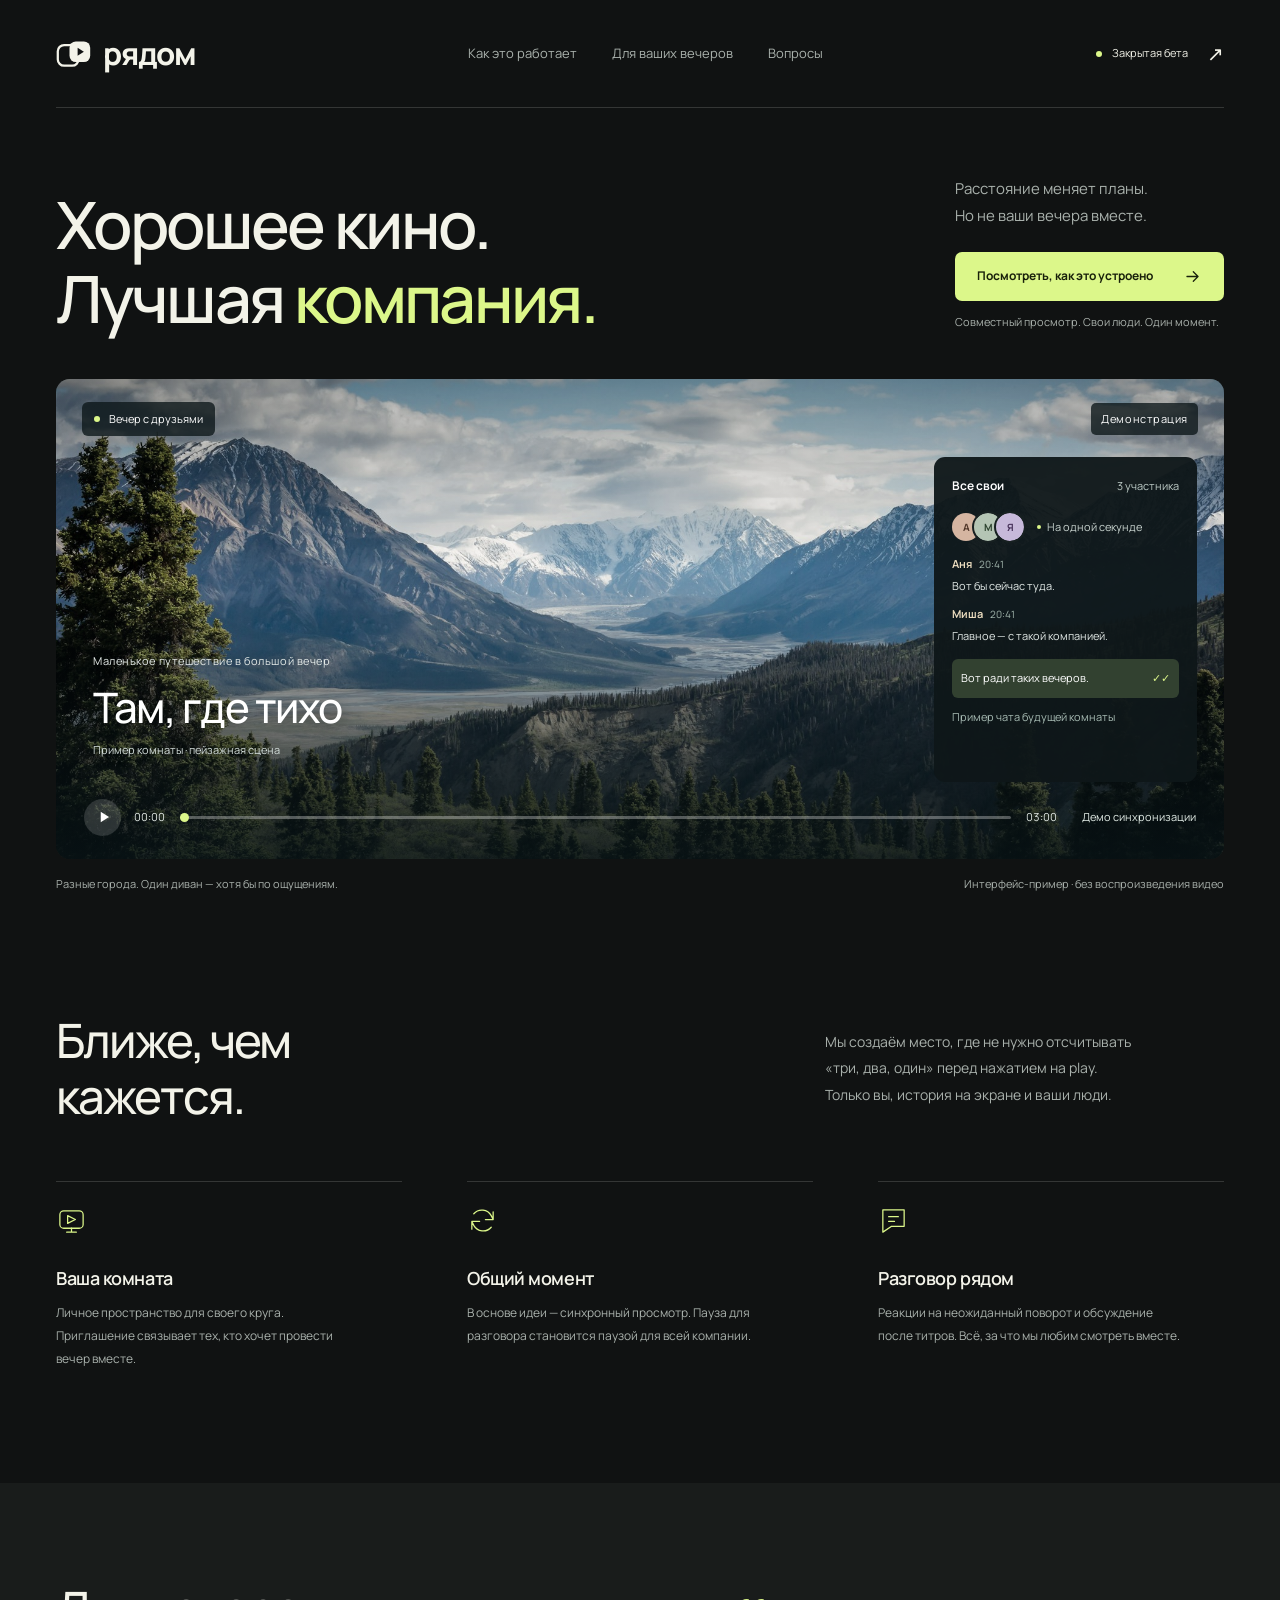
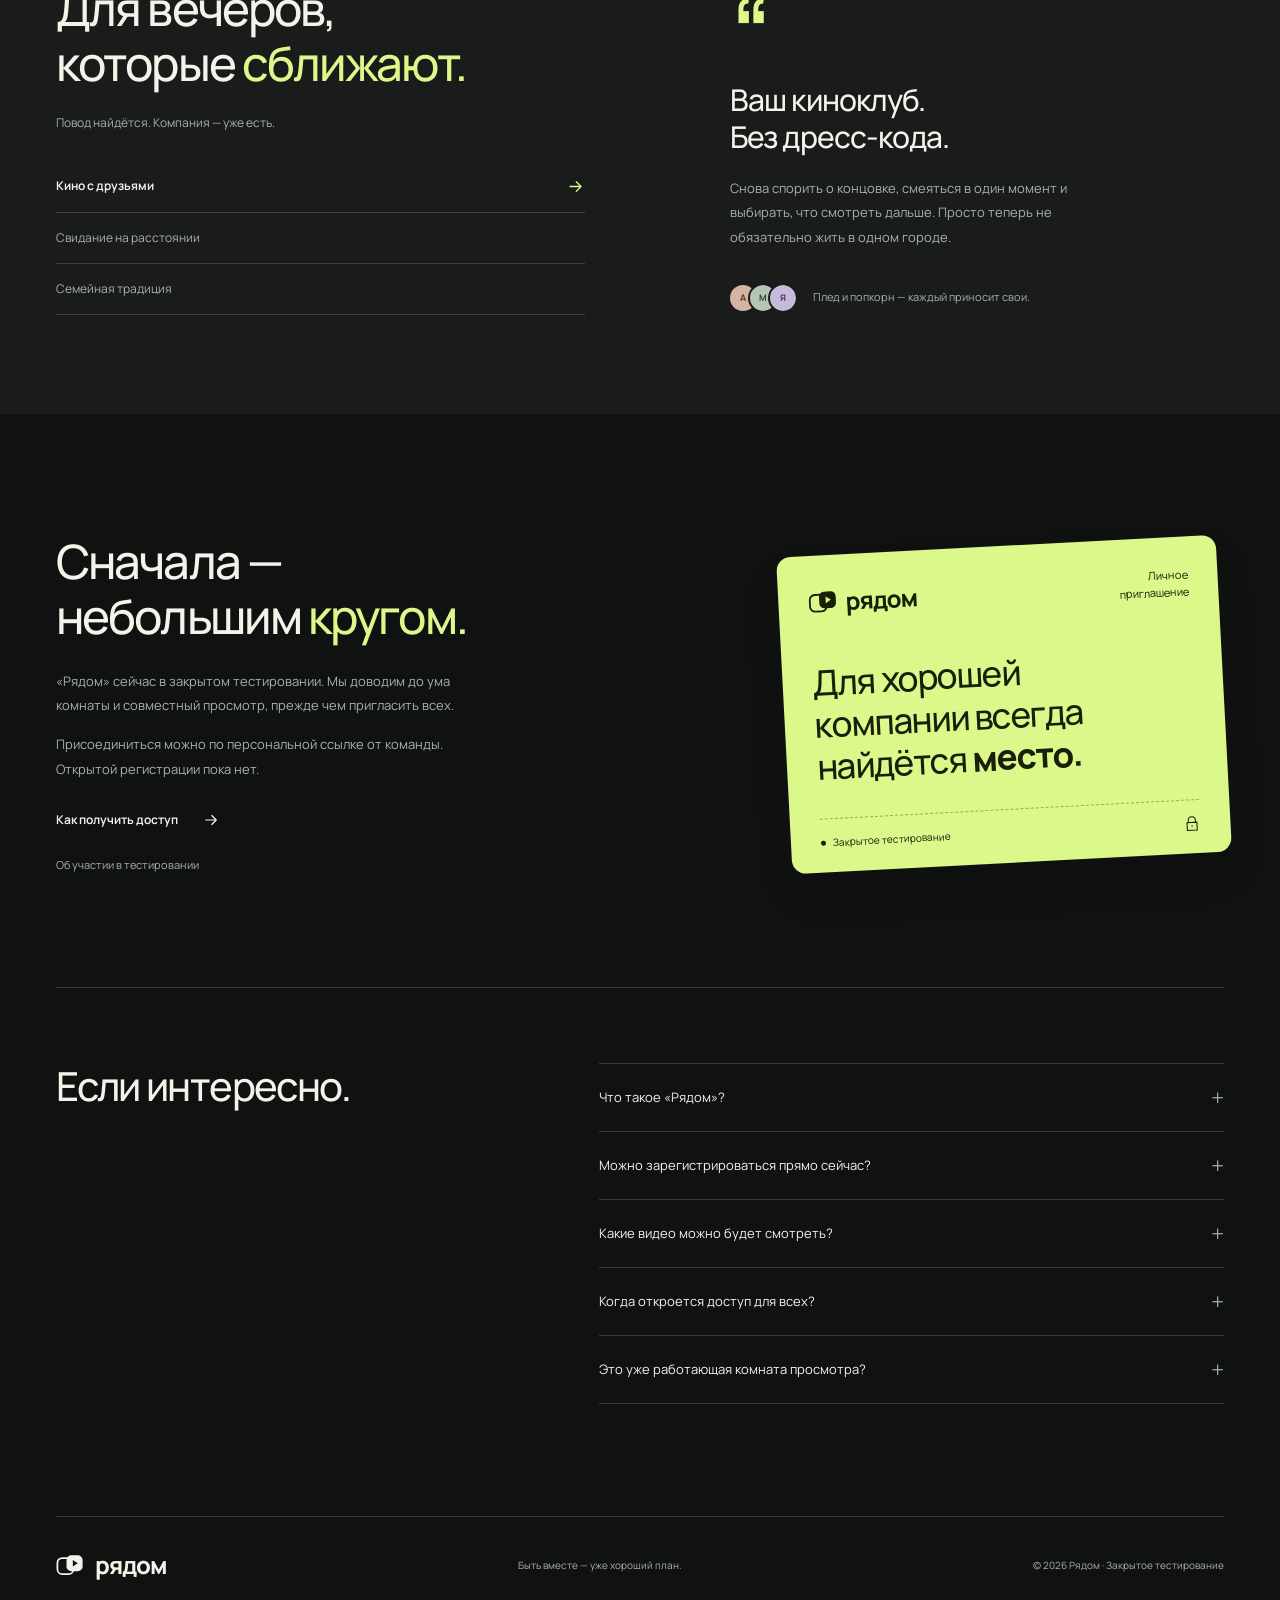
==== site/variants/1/index.html @ b0fd859f "Add 11 co-watching landings with interactive installation and template replacement" ====
<!doctype html>
<html lang="ru" data-layout="cinema" style="--bg:#101212;--surface:#191c1b;--fg:#f3f3e9;--muted:#a9b1ac;--accent:#dcf78a;--accent-ink:#18200a">
<head>
<meta charset="utf-8"><meta name="viewport" content="width=device-width, initial-scale=1">
<meta name="description" content="Рядом — пространство для совместного просмотра на расстоянии. Закрытое тестирование, участие по персональному приглашению.">
<meta name="theme-color" content="#101212"><meta name="color-scheme" content="dark">
<title>Рядом — смотрим вместе, где бы вы ни были</title>
<link rel="icon" href="../../assets/favicon.svg" type="image/svg+xml">
<link rel="preload" href="../../assets/manrope.ttf" as="font" type="font/ttf" crossorigin>
<link rel="stylesheet" href="../../assets/style.css"><script defer src="../../assets/app.js"></script>
</head>
<body>
<a class="skip" href="#main">Перейти к содержимому</a>
<header class="header shell">
  <a class="brand" href="#" aria-label="Рядом — на главную"><svg viewBox="0 0 40 32" fill="none" aria-hidden="true"><rect x="2" y="6" width="23" height="23" rx="7" stroke="currentColor" stroke-width="2.5"/><rect x="15" y="2" width="23" height="23" rx="7" fill="currentColor"/><path d="m24 9 7 4.5-7 4.5V9Z" fill="var(--bg)"/></svg><span>рядом</span></a>
  <nav aria-label="Главная навигация"><a href="#how">Как это работает</a><a href="#moments">Для ваших вечеров</a><a href="#questions">Вопросы</a></nav>
  <a class="header-access" href="#access"><span class="status-dot"></span>Закрытая бета<span class="tiny-arrow">↗</span></a>
</header>
<main id="main">
  <section class="hero shell" aria-labelledby="hero-title">
    <div class="hero-intro">
      <h1 id="hero-title">Хорошее кино.<br>Лучшая <em>компания.</em></h1>
      <div class="hero-copy"><p>Расстояние меняет планы.<br>Но не ваши вечера вместе.</p><a class="button primary" href="#demo">Посмотреть, как это устроено <svg viewBox="0 0 24 24" fill="none" aria-hidden="true"><path d="M5 12h14m-6-6 6 6-6 6" stroke="currentColor" stroke-width="1.6" stroke-linecap="round" stroke-linejoin="round"/></svg></a><span class="hero-note">Совместный просмотр. Свои люди. Один момент.</span></div>
    </div>
    <div class="room" id="demo" aria-label="Демонстрация комнаты совместного просмотра">
      <div class="room-scene"><img src="../../assets/mountains.jpg" alt="Горная долина и снежные вершины" width="1920" height="1280" fetchpriority="high"><div class="scene-shade"></div></div>
      <div class="room-top"><span class="room-name"><span class="status-dot"></span><span id="room-name">Вечер с друзьями</span></span><span class="demo-tag">Демонстрация</span></div>
      <div class="film-title"><span>Маленькое путешествие в большой вечер</span><h2>Там, где тихо</h2><p>Пример комнаты · пейзажная сцена</p></div>
      <div class="watch-party" aria-label="Пример переписки">
        <div class="party-heading"><span>Все свои</span><span class="party-count">3 участника</span></div>
        <div class="party-people"><span class="avatar avatar-a">А</span><span class="avatar avatar-m">М</span><span class="avatar avatar-y">Я</span><span class="sync-label"><span class="status-dot"></span>На одной секунде</span></div>
        <div class="chat-line"><span class="chat-name">Аня <time>20:41</time></span><p id="chat-one">Вот бы сейчас туда.</p></div>
        <div class="chat-line"><span class="chat-name">Миша <time>20:41</time></span><p id="chat-two">Главное — с такой компанией.</p></div>
        <div class="chat-reply"><span>Вот ради таких вечеров.</span><span class="chat-check">✓✓</span></div>
        <span class="chat-caption">Пример чата будущей комнаты</span>
      </div>
      <div class="demo-controls"><button type="button" class="demo-toggle" aria-label="Запустить демонстрацию синхронизации" aria-pressed="false"><svg viewBox="0 0 24 24" aria-hidden="true"><path class="play-shape" d="m9 5 11 7-11 7Z" fill="currentColor"/><path class="pause-shape" d="M8 5h3v14H8zm6 0h3v14h-3z" fill="currentColor"/></svg></button><span class="demo-time" id="demo-time">00:00</span><input aria-label="Позиция в демонстрации" id="timeline" type="range" min="0" max="180" value="0"><span class="demo-duration">03:00</span><span class="control-caption" id="control-caption">Демо синхронизации</span></div>
    </div>
    <div class="room-caption"><span>Разные города. Один диван — хотя бы по ощущениям.</span><span>Интерфейс-пример · без воспроизведения видео</span></div>
  </section>
  <section class="how shell section" id="how" aria-labelledby="how-title">
    <div class="section-intro"><h2 id="how-title">Ближе, чем<br>кажется.</h2><p>Мы создаём место, где не нужно отсчитывать<br class="desktop-br"> «три, два, один» перед нажатием на play.<br class="desktop-br"> Только вы, история на экране и ваши люди.</p></div>
    <div class="steps">
      <article><span class="step-symbol"><svg viewBox="0 0 32 32" fill="none" aria-hidden="true"><rect x="4" y="6" width="24" height="18" rx="4"/><path d="M11 28h10M16 24v4m-4-17 8 4-8 4v-8Z"/></svg></span><h3>Ваша комната</h3><p>Личное пространство для своего круга. Приглашение связывает тех, кто хочет провести вечер вместе.</p></article>
      <article><span class="step-symbol"><svg viewBox="0 0 32 32" fill="none" aria-hidden="true"><path d="M7 9a11 11 0 0 1 18 2l2 4m0-8v8h-8M25 23A11 11 0 0 1 7 21l-2-4m0 8v-8h8"/></svg></span><h3>Общий момент</h3><p>В основе идеи — синхронный просмотр. Пауза для разговора становится паузой для всей компании.</p></article>
      <article><span class="step-symbol"><svg viewBox="0 0 32 32" fill="none" aria-hidden="true"><path d="M5 5h22v17H14l-9 6V5Z"/><path d="M11 12h10m-10 5h6"/></svg></span><h3>Разговор рядом</h3><p>Реакции на неожиданный поворот и обсуждение после титров. Всё, за что мы любим смотреть вместе.</p></article>
    </div>
  </section>
  <section class="moments section" id="moments" aria-labelledby="moments-title"><div class="shell moments-inner">
    <div class="moments-copy"><h2 id="moments-title">Для вечеров,<br>которые <em>сближают.</em></h2><p>Повод найдётся. Компания — уже есть.</p>
    <div class="scenario-tabs" role="tablist" aria-label="Сценарии совместного просмотра">
      <button type="button" role="tab" id="tab-friends" aria-controls="scenario-panel" aria-selected="true" data-scenario="friends">Кино с друзьями <svg viewBox="0 0 24 24" fill="none" aria-hidden="true"><path d="M5 12h14m-6-6 6 6-6 6" stroke="currentColor" stroke-width="1.6" stroke-linecap="round" stroke-linejoin="round"/></svg></button>
      <button type="button" role="tab" id="tab-date" aria-controls="scenario-panel" aria-selected="false" tabindex="-1" data-scenario="date">Свидание на расстоянии <svg viewBox="0 0 24 24" fill="none" aria-hidden="true"><path d="M5 12h14m-6-6 6 6-6 6" stroke="currentColor" stroke-width="1.6" stroke-linecap="round" stroke-linejoin="round"/></svg></button>
      <button type="button" role="tab" id="tab-family" aria-controls="scenario-panel" aria-selected="false" tabindex="-1" data-scenario="family">Семейная традиция <svg viewBox="0 0 24 24" fill="none" aria-hidden="true"><path d="M5 12h14m-6-6 6 6-6 6" stroke="currentColor" stroke-width="1.6" stroke-linecap="round" stroke-linejoin="round"/></svg></button>
    </div></div>
    <div class="scenario-panel" role="tabpanel" id="scenario-panel" aria-labelledby="tab-friends" tabindex="0"><span class="scenario-quote" aria-hidden="true">“</span><h3 id="scenario-title">Ваш киноклуб.<br>Без дресс-кода.</h3><p id="scenario-description">Снова спорить о концовке, смеяться в один момент и выбирать, что смотреть дальше. Просто теперь не обязательно жить в одном городе.</p><div class="scenario-bottom"><span class="small-avatars"><span class="avatar avatar-a">А</span><span class="avatar avatar-m">М</span><span class="avatar avatar-y">Я</span></span><span id="scenario-note">Плед и попкорн — каждый приносит свои.</span></div></div>
  </div></section>
  <section class="access shell section" id="access" aria-labelledby="access-title">
    <div class="access-copy"><h2 id="access-title">Сначала —<br>небольшим <em>кругом.</em></h2><p>«Рядом» сейчас в закрытом тестировании. Мы доводим до ума комнаты и совместный просмотр, прежде чем пригласить всех.</p><p>Присоединиться можно по персональной ссылке от команды. Открытой регистрации пока нет.</p><a class="text-link" href="#access-details">Как получить доступ <svg viewBox="0 0 24 24" fill="none" aria-hidden="true"><path d="M5 12h14m-6-6 6 6-6 6" stroke="currentColor" stroke-width="1.6" stroke-linecap="round" stroke-linejoin="round"/></svg></a>
    <details id="access-details" class="access-details"><summary>Об участии в тестировании</summary><p>Новых участников приглашает команда проекта. Если вам уже прислали приглашение, воспользуйтесь ссылкой из сообщения. На этой странице нельзя создать аккаунт или активировать код.</p></details></div>
    <div class="invite" aria-label="Участие только по приглашению"><div class="invite-top"><span class="brand"><svg viewBox="0 0 40 32" fill="none" aria-hidden="true"><rect x="2" y="6" width="23" height="23" rx="7" stroke="currentColor" stroke-width="2.5"/><rect x="15" y="2" width="23" height="23" rx="7" fill="currentColor"/><path d="m24 9 7 4.5-7 4.5V9Z" fill="var(--bg)"/></svg><span>рядом</span></span><span class="invite-label">Личное приглашение</span></div><div class="invite-body"><span>Для хорошей<br>компании всегда<br>найдётся <em>место.</em></span></div><div class="invite-bottom"><span class="status-dot"></span><span>Закрытое тестирование</span><svg viewBox="0 0 24 24" fill="none" aria-hidden="true"><path d="M7 10V7a5 5 0 0 1 10 0v3M5 10h14v11H5z" stroke="currentColor" stroke-width="1.5"/><circle cx="12" cy="15" r="1" fill="currentColor"/></svg></div></div>
  </section>
  <section class="faq shell section" id="questions" aria-labelledby="faq-title"><h2 id="faq-title">Если интересно.</h2><div class="faq-list">
    <details><summary>Что такое «Рядом»?</summary><p>Проект сервиса для совместного просмотра видео на расстоянии. Мы работаем над приватными комнатами, синхронизацией и общением во время просмотра.</p></details>
    <details><summary>Можно зарегистрироваться прямо сейчас?</summary><p>Открытая регистрация пока недоступна. Во время закрытого тестирования подключение проходит по персональным приглашениям от команды.</p></details>
    <details><summary>Какие видео можно будет смотреть?</summary><p>Поддерживаемые источники и форматы уточняются в ходе тестирования. «Рядом» не предоставляет собственный каталог фильмов и не заменяет подписки на видеосервисы.</p></details>
    <details><summary>Когда откроется доступ для всех?</summary><p>Точная дата пока не объявлена. Сначала мы хотим проверить основной сценарий с небольшой группой участников и учесть их обратную связь.</p></details>
    <details><summary>Это уже работающая комната просмотра?</summary><p>На этой странице показан интерактивный пример интерфейса. Он не воспроизводит видео и не соединяет участников. Доступ к тестовой версии предоставляется отдельно.</p></details>
  </div></section>
</main>
<footer class="footer shell"><a class="brand" href="#" aria-label="Рядом — наверх"><svg viewBox="0 0 40 32" fill="none" aria-hidden="true"><rect x="2" y="6" width="23" height="23" rx="7" stroke="currentColor" stroke-width="2.5"/><rect x="15" y="2" width="23" height="23" rx="7" fill="currentColor"/><path d="m24 9 7 4.5-7 4.5V9Z" fill="var(--bg)"/></svg><span>рядом</span></a><span>Быть вместе — уже хороший план.</span><span>© 2026 Рядом · Закрытое тестирование</span></footer>
</body></html>
---- site/assets/style.css ----
@font-face{font-family:Manrope;src:url('./manrope.ttf') format('truetype');font-weight:200 800;font-display:swap}
:root{--bg:#101212;--surface:#191c1b;--fg:#f3f3e9;--muted:#a9b1ac;--accent:#dcf78a;--accent-ink:#18200a;--line:color-mix(in srgb,var(--fg) 16%,transparent);--radius:14px;--ease:cubic-bezier(.16,1,.3,1)}
*{box-sizing:border-box}html{scroll-behavior:smooth;scroll-padding-top:35px;scrollbar-color:var(--muted) var(--bg)}body{margin:0;background:var(--bg);color:var(--fg);font:400 15px/1.7 Manrope,sans-serif;-webkit-font-smoothing:antialiased}::selection{background:var(--accent);color:var(--accent-ink)}a{color:inherit;text-decoration:none;text-underline-offset:5px}button,input{font:inherit}button,a,input,summary{-webkit-tap-highlight-color:transparent}button{cursor:pointer}a:focus-visible,button:focus-visible,input:focus-visible,summary:focus-visible,[tabindex="0"]:focus-visible{outline:2px solid var(--accent);outline-offset:6px}svg{width:24px;height:24px;flex-shrink:0}p,h1,h2,h3{margin:0}em{font-style:normal;color:var(--accent)}.shell{width:min(1280px,calc(100% - 112px));margin-inline:auto}.skip{position:absolute;top:-100px;left:24px;z-index:10;background:var(--accent);color:var(--accent-ink);padding:12px}.skip:focus{top:16px}.header{display:flex;align-items:center;justify-content:space-between;height:108px;border-bottom:1px solid var(--line);gap:24px}.brand{display:inline-flex;gap:11px;align-items:center;font-size:31px;font-weight:750;letter-spacing:-.04em;line-height:1}.brand svg{width:36px;height:32px}.header nav{display:flex;gap:35px;font-size:13px;color:var(--muted)}.header nav a:hover{color:var(--fg)}.header-access{font-size:12px;display:flex;align-items:center;gap:10px}.status-dot{display:inline-block;width:6px;height:6px;border-radius:50%;background:var(--accent);flex-shrink:0}.tiny-arrow{font-size:20px;margin-left:9px}.hero{padding-top:67px}.hero-intro{display:flex;justify-content:space-between;align-items:flex-end;gap:35px;margin-bottom:44px}h1{font-size:clamp(42px,5.1vw,78px);font-weight:550;line-height:1.12;letter-spacing:-.04em;text-wrap:balance}h1 em{font-weight:550}.hero-copy{padding-bottom:3px;flex-shrink:0}.hero-copy p{font-size:15px;line-height:1.8;color:var(--muted);margin-bottom:23px}.button{display:inline-flex;align-items:center;justify-content:center;gap:30px;font-size:12px;font-weight:700;min-height:49px;padding:12px 22px;border-radius:7px;transition:background .2s,transform .2s var(--ease)}.button:hover{transform:translateY(-2px);background:color-mix(in srgb,var(--accent) 85%,var(--fg))}.primary{background:var(--accent);color:var(--accent-ink)}.button svg{width:19px;height:19px}.hero-note{display:block;font-size:10px;color:var(--muted);margin-top:12px}.room{position:relative;isolation:isolate;min-height:460px;overflow:hidden;border-radius:var(--radius);color:#fff;background:#1c2b2d;scroll-margin-top:25px}.room-scene,.scene-shade{position:absolute;inset:0;z-index:-1}.room-scene img{height:100%;width:100%;object-fit:cover;object-position:50% 55%;filter:saturate(.65);transition:transform 16s linear}.room[data-playing="true"] .room-scene img{transform:scale(1.08)}.scene-shade{z-index:0;background:linear-gradient(180deg,rgba(8,19,22,.22),transparent 40%,rgba(8,19,22,.86))}.room-top{position:absolute;top:23px;left:26px;right:26px;display:flex;justify-content:space-between;align-items:center}.room-name{display:flex;align-items:center;gap:9px;font-size:11px;padding:8px 12px;border-radius:6px;background:rgba(12,22,25,.78)}.room .status-dot{background:#dcf78a}.demo-tag{font-size:10px;letter-spacing:.05em;background:rgba(12,22,25,.78);padding:7px 10px;border-radius:5px}.film-title{position:absolute;bottom:99px;left:37px}.film-title>span{font-size:10px;color:#e3e9e7;letter-spacing:.05em}.film-title h2{font-weight:500;font-size:42px;letter-spacing:-.035em;line-height:1.25;margin-top:8px}.film-title p{font-size:10px;color:#d3ddda;margin-top:8px}.watch-party{position:absolute;top:88px;right:27px;bottom:91px;width:263px;background:rgba(14,23,25,.95);border-radius:11px;padding:19px 18px}.party-heading{display:flex;justify-content:space-between;align-items:center;font-size:12px;font-weight:650}.party-count{color:#bdcbc6;font-size:9px;font-weight:400}.party-people{display:flex;align-items:center;margin-top:17px;margin-bottom:20px}.avatar{display:inline-flex;align-items:center;justify-content:center;flex-shrink:0;width:28px;height:28px;border-radius:50%;font-size:10px;font-weight:700}.avatar+.avatar{margin-left:-6px;outline:2px solid #172021}.avatar-a{background:#d5b5a1;color:#51372a}.avatar-m{background:#b4c5b4;color:#2e4430}.avatar-y{background:#c7b9da;color:#49335c}.sync-label{margin-left:13px;font-size:8px;color:#c8d3ce;display:flex;align-items:center;gap:6px}.sync-label .status-dot{width:4px;height:4px}.chat-line{font-size:10px;margin-top:13px}.chat-name{font-size:9px;color:#ecddc0;font-weight:650;display:flex;gap:7px;align-items:center}.chat-name time{font-size:7px;color:#a2b6ad;font-weight:400}.chat-line p{margin-top:3px;color:#e3eae7}.chat-reply{display:flex;justify-content:space-between;gap:8px;margin-top:18px;padding:10px 9px;background:#324130;border-radius:6px;font-size:9px}.chat-check{color:#dcf78a}.chat-caption{font-size:7px;color:#a7bbb3;display:block;margin-top:14px}.demo-controls{position:absolute;left:28px;right:28px;bottom:23px;display:flex;align-items:center;gap:13px}.demo-toggle{border:0;background:rgba(255,255,255,.15);color:#fff;display:grid;place-items:center;width:37px;height:37px;border-radius:50%;flex-shrink:0;transition:background .2s}.demo-toggle:hover{background:rgba(255,255,255,.3)}.demo-toggle svg{width:18px;height:18px}.pause-shape{display:none}.demo-toggle[aria-pressed="true"] .pause-shape{display:block}.demo-toggle[aria-pressed="true"] .play-shape{display:none}.demo-time,.demo-duration{font-size:9px;font-variant-numeric:tabular-nums;color:#e0e7e3}.demo-controls input{appearance:none;height:3px;flex:1;min-width:20px;border-radius:4px;background:linear-gradient(to right,#dcf78a var(--progress,0%),rgba(255,255,255,.3) var(--progress,0%));cursor:pointer;accent-color:#dcf78a}.demo-controls input::-webkit-slider-thumb{appearance:none;width:9px;height:9px;border-radius:50%;background:#dcf78a}.demo-controls input::-moz-range-thumb{width:9px;height:9px;border:0;border-radius:50%;background:#dcf78a}.control-caption{font-size:8px;min-width:126px;text-align:right;color:#e2ece6}.room-caption{display:flex;justify-content:space-between;margin-top:16px;color:var(--muted);font-size:10px;gap:20px}.room-caption>span:last-child{font-size:9px}.section{padding-top:120px;padding-bottom:112px}.section-intro{display:flex;justify-content:space-between;align-items:center;gap:40px}.section h2{font-size:clamp(34px,3.7vw,53px);line-height:1.17;font-weight:500;letter-spacing:-.04em;text-wrap:balance}.section-intro>p{font-size:14px;line-height:1.9;color:var(--muted);margin-right:8%;max-width:440px}.steps{display:grid;grid-template-columns:repeat(3,1fr);gap:65px;margin-top:57px}.steps article{padding-top:23px;border-top:1px solid var(--line)}.step-symbol{display:block;margin-bottom:19px;color:var(--accent)}.step-symbol svg{width:31px;height:31px;stroke:currentColor;stroke-width:1.3;stroke-linecap:round;stroke-linejoin:round}.steps h3{font-size:18px;letter-spacing:-.025em;font-weight:600;margin-bottom:9px}.steps p{font-size:12px;line-height:1.9;color:var(--muted);max-width:305px}.moments{background:var(--surface);padding-block:88px}.moments-inner{display:grid;grid-template-columns:1fr 1fr;gap:110px;align-items:center}.moments-copy>p{font-size:12px;color:var(--muted);margin-top:21px}.scenario-tabs{display:flex;flex-direction:column;gap:0;margin-top:28px}.scenario-tabs button{text-align:left;border:0;border-bottom:1px solid var(--line);background:transparent;color:var(--muted);padding:15px 0;display:flex;align-items:center;justify-content:space-between;font-size:12px}.scenario-tabs svg{width:19px;height:19px;transition:transform .2s var(--ease);opacity:0}.scenario-tabs button[aria-selected="true"]{color:var(--fg);font-weight:650}.scenario-tabs button[aria-selected="true"] svg{opacity:1;color:var(--accent)}.scenario-tabs button:hover svg{opacity:1;transform:translateX(4px)}.scenario-panel{padding:20px 0 15px 35px;min-height:300px}.scenario-quote{display:block;font-size:106px;color:var(--accent);line-height:.85;font-weight:500}.scenario-panel h3{font-size:30px;font-weight:500;letter-spacing:-.03em;line-height:1.25;margin-bottom:20px}.scenario-panel>p{font-size:13px;line-height:1.9;color:var(--muted);max-width:400px;min-height:77px}.scenario-bottom{display:flex;align-items:center;gap:17px;margin-top:32px}.small-avatars{display:flex}.small-avatars .avatar{width:26px;height:26px;font-size:9px}.small-avatars .avatar+.avatar{outline-color:var(--surface)}.scenario-bottom>span:last-child{font-size:9px;color:var(--muted)}.access{display:grid;grid-template-columns:1fr 1fr;gap:110px;align-items:center}.access-copy>p{color:var(--muted);font-size:13px;line-height:1.9;max-width:410px;margin-top:24px}.access-copy>p+p{margin-top:14px}.text-link{display:inline-flex;align-items:center;gap:24px;font-size:12px;font-weight:650;margin-top:27px}.text-link svg{width:18px}.text-link:hover{color:var(--accent)}.access-details{margin-top:24px;max-width:430px;font-size:12px}.access-details summary{color:var(--muted);font-size:10px}.access-details p{margin-top:12px;line-height:1.9;color:var(--muted)}.invite{width:100%;max-width:440px;justify-self:end;border-radius:14px;background:var(--accent);color:var(--accent-ink);padding:30px 30px 21px;transform:rotate(-3deg);box-shadow:0 22px 35px rgba(0,0,0,.12)}.invite-top{display:flex;align-items:center;justify-content:space-between;gap:18px}.invite .brand{font-size:24px;gap:8px}.invite .brand svg{width:29px;height:25px}.invite .brand svg path{fill:var(--accent)}.invite-label{font-size:8px;max-width:90px;text-align:right;line-height:1.5}.invite-body{padding:43px 0 31px}.invite-body>span{font-size:35px;font-weight:500;line-height:1.2;letter-spacing:-.04em;display:block}.invite-body em{color:inherit;font-weight:750}.invite-bottom{padding-top:15px;border-top:1px dashed color-mix(in srgb,var(--accent-ink) 35%,transparent);display:flex;align-items:center;gap:7px;font-size:9px}.invite-bottom .status-dot{background:var(--accent-ink);width:5px;height:5px}.invite-bottom svg{margin-left:auto;width:17px;height:17px}.faq{border-top:1px solid var(--line);padding-top:75px;display:grid;grid-template-columns:1fr 1.35fr;gap:80px}.faq h2{font-size:40px}.faq-list details{border-bottom:1px solid var(--line)}.faq-list details:first-child{border-top:1px solid var(--line)}summary{cursor:pointer;list-style:none}summary::-webkit-details-marker{display:none}.faq-list summary{display:flex;gap:20px;justify-content:space-between;align-items:center;padding:22px 0;font-size:13px}.faq-list summary::after{content:'+';font-size:23px;line-height:1;color:var(--muted);font-weight:300}.faq-list details[open] summary::after{content:'−'}.faq-list p{color:var(--muted);font-size:12px;line-height:1.9;padding:0 30px 22px 0;max-width:580px}.footer{border-top:1px solid var(--line);display:flex;align-items:center;justify-content:space-between;gap:30px;padding-block:36px;margin-top:0}.footer .brand{font-size:24px}.footer .brand svg{width:28px;height:24px}.footer>span{font-size:9px;color:var(--muted)}
/* Distinct composition families: split living room, immersive screen, journal and poster. */
html[data-layout="split"] .hero{display:grid;grid-template-columns:.9fr 1.1fr;gap:40px;padding-top:74px}html[data-layout="split"] .hero-intro{display:flex;flex-direction:column;align-items:flex-start;justify-content:center;margin:0;gap:33px}html[data-layout="split"] h1{font-size:clamp(40px,4.8vw,67px)}html[data-layout="split"] .room{min-height:570px}html[data-layout="split"] .watch-party{top:96px;right:20px;width:233px;bottom:auto;height:278px}html[data-layout="split"] .film-title{left:25px;bottom:100px}html[data-layout="split"] .film-title h2{font-size:34px}html[data-layout="split"] .room-caption{grid-column:1/-1;margin-top:-18px}html[data-layout="split"] .control-caption{display:none}html[data-layout="split"] .hero-note{max-width:280px}html[data-layout="immersive"] .hero{position:relative;padding-top:0;isolation:isolate}html[data-layout="immersive"] .hero-intro{padding:80px 45px 345px;margin:0;align-items:flex-start;gap:32px;pointer-events:none}html[data-layout="immersive"] .hero h1{font-size:clamp(45px,4.6vw,67px);color:#fff}html[data-layout="immersive"] .hero-copy{max-width:300px;padding-top:5px;pointer-events:auto}html[data-layout="immersive"] .hero-copy p,html[data-layout="immersive"] .hero-note{color:#e0e7e4}html[data-layout="immersive"] .room{position:absolute;inset:20px 0 33px;z-index:-1}html[data-layout="immersive"] .scene-shade{background:linear-gradient(180deg,rgba(6,17,21,.87),rgba(6,17,21,.1) 65%,rgba(6,17,21,.86))}html[data-layout="immersive"] .room-top{top:auto;bottom:282px;left:45px;right:auto}html[data-layout="immersive"] .demo-tag{margin-left:12px}html[data-layout="immersive"] .watch-party{top:auto;height:250px;bottom:78px}html[data-layout="immersive"] .hero .room-caption{margin-top:8px}html[data-layout="editorial"] .hero-intro{display:grid;grid-template-columns:1.2fr 1fr;align-items:start}html[data-layout="editorial"] h1{font-size:clamp(48px,5.8vw,84px)}html[data-layout="editorial"] .hero-copy{padding:8px 0 0 45px;border-left:1px solid var(--line)}html[data-layout="editorial"] .room{border-radius:0;min-height:430px}html[data-layout="editorial"] .room-caption{padding-bottom:20px;border-bottom:1px solid var(--line)}html[data-layout="poster"] .hero-intro{display:block;text-align:center}html[data-layout="poster"] h1{font-size:clamp(45px,5vw,73px);line-height:1.17}html[data-layout="poster"] .hero-copy{display:flex;align-items:center;justify-content:center;gap:35px;margin-top:28px}html[data-layout="poster"] .hero-copy p{margin:0;text-align:left;font-size:12px}html[data-layout="poster"] .hero-note{display:none}html[data-layout="poster"] .room{min-height:400px}
@media(min-width:1600px){h1{font-size:78px}.hero{padding-top:78px}.room{min-height:510px}.watch-party{top:108px;bottom:101px}.hero-intro{margin-bottom:48px}}
@media(max-width:1190px){.shell{width:calc(100% - 72px)}.hero-intro{gap:25px}h1{font-size:clamp(42px,5.2vw,67px)}.hero-copy p{font-size:13px}.hero-copy .button{gap:14px;padding-inline:17px;font-size:11px}.hero-note{font-size:9px}.moments-inner,.access{gap:65px}.header nav{gap:24px}.steps{gap:38px}.section-intro>p{margin-right:0}html[data-layout="immersive"] .hero-intro{padding:80px 35px 350px}html[data-layout="immersive"] .hero-copy{max-width:270px}html[data-layout="immersive"] .hero h1{font-size:50px}.invite-body>span{font-size:32px}}
@media(max-width:900px){.shell{width:calc(100% - 48px)}.header{height:85px}.header nav{gap:19px;font-size:11px}.header-access{font-size:10px}.brand{font-size:27px}.hero{padding-top:47px}.hero-intro{display:block}h1{font-size:64px}.hero-copy{display:flex;align-items:center;justify-content:space-between;gap:30px;margin-top:25px}.hero-copy p{margin:0}.hero-note{display:none}.hero-intro{margin-bottom:30px}.room{min-height:440px}.watch-party{width:238px}.film-title{left:26px;bottom:106px;max-width:calc(100% - 300px)}.film-title h2{font-size:34px}.film-title>span{font-size:8px}.section{padding-block:85px}.section-intro>p{font-size:12px}.steps{gap:27px}.steps p{font-size:11px}.moments-inner,.access{gap:44px}.moments-inner h2,.access h2{font-size:38px}.scenario-panel{padding-left:0}.scenario-panel h3{font-size:27px}.scenario-bottom{gap:10px;align-items:flex-start}.scenario-bottom>span:last-child{font-size:8px}.invite{padding:25px}.invite-body>span{font-size:30px}.faq{gap:45px}.faq h2{font-size:32px}.footer{flex-wrap:wrap;gap:25px}.footer>span:last-child{margin-left:auto}html[data-layout="split"] .hero{gap:25px;grid-template-columns:1fr 1.1fr}html[data-layout="split"] h1{font-size:43px}html[data-layout="split"] .hero-copy{display:block;margin:0}html[data-layout="split"] .hero-copy p{margin-bottom:20px}html[data-layout="split"] .room{min-height:540px}html[data-layout="split"] .watch-party{width:225px;right:16px;top:85px}html[data-layout="split"] .film-title{max-width:100%}html[data-layout="split"] .room-caption{margin-top:-5px}html[data-layout="immersive"] .hero-intro{display:block;padding:65px 30px 340px}html[data-layout="immersive"] .hero h1{font-size:52px}html[data-layout="immersive"] .hero-copy{max-width:none;display:flex}html[data-layout="immersive"] .room-top{left:30px}html[data-layout="editorial"] .hero-intro{display:block}html[data-layout="editorial"] .hero-copy{padding:0;border:0}html[data-layout="editorial"] h1{font-size:68px}html[data-layout="poster"] .hero-copy{gap:24px}}
@media(max-width:620px){.shell{width:calc(100% - 40px)}.header{height:79px;gap:10px}.header nav{display:none}.brand{font-size:27px;gap:9px}.brand svg{width:31px;height:28px}.header-access{font-size:10px;gap:7px}.tiny-arrow{margin-left:4px}.hero{padding-top:39px}h1{font-size:clamp(34px,9.8vw,56px);line-height:1.13;letter-spacing:-.04em}.hero-intro{margin-bottom:27px}.hero-copy{display:block;margin-top:22px}.hero-copy p{font-size:13px;line-height:1.8;margin-bottom:22px}.hero-copy .button{font-size:11px;min-height:47px;padding-inline:19px;gap:29px}.hero-note{display:block;font-size:8px;margin-top:12px}.room{min-height:515px;border-radius:10px}.room-scene img{object-position:44% center}.room-top{top:16px;left:15px;right:15px}.room-name{font-size:9px;padding:7px 8px}.demo-tag{font-size:8px;padding:6px 8px}.film-title{left:19px;top:83px;bottom:auto;max-width:none}.film-title>span{font-size:8px}.film-title h2{font-size:33px;margin-top:5px}.film-title p{font-size:8px}.watch-party{top:auto;left:18px;right:18px;width:auto;bottom:80px;height:244px;padding:16px 17px}.party-heading{font-size:11px}.party-people{margin-top:12px;margin-bottom:11px}.chat-line{margin-top:10px}.chat-line p{font-size:10px}.chat-reply{margin-top:13px;padding:8px 9px;font-size:9px}.chat-caption{margin-top:9px}.demo-controls{left:18px;right:18px;bottom:21px;gap:10px}.demo-toggle{width:31px;height:31px}.control-caption{display:none}.room-caption{font-size:9px;line-height:1.7;display:block;margin-top:12px}.room-caption>span{display:block}.room-caption>span:last-child{font-size:8px;margin-top:3px}.section{padding-block:67px}.section-intro{display:block}.section h2{font-size:38px}.section-intro>p{font-size:12px;line-height:1.9;margin-top:25px}.desktop-br{display:none}.steps{display:block;margin-top:30px}.steps article{padding-top:23px;position:relative;padding-left:50px;margin-top:25px}.step-symbol{position:absolute;left:0;top:26px}.step-symbol svg{width:28px;height:28px}.steps h3{font-size:17px}.steps p{font-size:12px;max-width:none}.moments-inner{display:block}.moments-copy>p{font-size:12px;margin-top:18px}.scenario-tabs{margin-top:25px}.scenario-panel{margin-top:38px;padding:10px 0 0;min-height:305px}.scenario-quote{font-size:91px}.scenario-panel h3{font-size:30px}.scenario-panel>p{min-height:0;font-size:12px}.scenario-bottom{align-items:center;margin-top:25px}.scenario-bottom>span:last-child{font-size:8px}.access{display:flex;flex-direction:column;align-items:stretch;gap:43px}.access-copy>p{font-size:12px;margin-top:23px}.invite{max-width:none;width:calc(100% - 16px);align-self:center;padding:26px}.invite-body{padding:36px 0}.invite-body>span{font-size:34px}.invite-label{font-size:8px}.faq{display:block;padding-top:55px}.faq h2{font-size:35px;margin-bottom:30px}.faq-list summary{font-size:12px;padding-block:20px}.faq-list p{font-size:11px}.footer{padding-block:30px;gap:20px}.footer .brand{font-size:25px}.footer>span{font-size:8px}.footer>span:nth-child(2){margin-left:auto;max-width:135px;text-align:right}.footer>span:last-child{width:100%;margin-left:0}html[data-layout="split"] .hero{display:block;padding-top:39px}html[data-layout="split"] .hero-intro{gap:0;display:block;margin-bottom:29px}html[data-layout="split"] h1{font-size:clamp(36px,10vw,56px)}html[data-layout="split"] .hero-copy{margin-top:22px}html[data-layout="split"] .room{min-height:515px}html[data-layout="split"] .watch-party{top:auto;left:18px;right:18px;width:auto;bottom:80px;height:244px}html[data-layout="split"] .film-title{left:19px;bottom:auto}html[data-layout="split"] .room-caption{margin-top:12px}html[data-layout="immersive"] .hero{padding-top:0}html[data-layout="immersive"] .hero-intro{padding:49px 19px 508px}html[data-layout="immersive"] .hero h1{font-size:clamp(30px,8.1vw,46px)}html[data-layout="immersive"] .hero-copy{display:block;margin-top:20px}html[data-layout="immersive"] .hero-copy p{font-size:12px;margin-bottom:20px}html[data-layout="immersive"] .room{top:13px;bottom:50px}html[data-layout="immersive"] .room-top{left:19px;bottom:428px;top:auto;right:19px}html[data-layout="immersive"] .room-name{font-size:8px}html[data-layout="immersive"] .film-title{bottom:337px;top:auto}html[data-layout="immersive"] .watch-party{height:244px;bottom:77px}html[data-layout="immersive"] .hero .room-caption{margin-top:7px}html[data-layout="editorial"] h1{font-size:clamp(37px,10.6vw,58px)}html[data-layout="editorial"] .hero-copy{margin-top:22px}html[data-layout="editorial"] .room{min-height:515px}html[data-layout="poster"] .hero-intro{text-align:left}html[data-layout="poster"] h1{font-size:clamp(33px,9.2vw,53px)}html[data-layout="poster"] .hero-copy{display:block;margin-top:23px}html[data-layout="poster"] .hero-copy p{font-size:12px;margin-bottom:21px}html[data-layout="poster"] .room{min-height:515px}}
@media(prefers-reduced-motion:reduce){html{scroll-behavior:auto}*,*::before,*::after{transition:none!important;animation:none!important}.room[data-playing="true"] .room-scene img{transform:none}}
.sources{display:grid;grid-template-columns:1.2fr 1fr;gap:80px;padding-top:68px;margin-top:28px;padding-bottom:64px;border-bottom:1px solid var(--line)}.sources h2{font-size:29px;line-height:1.3;letter-spacing:-.03em;font-weight:500}.sources p{font-size:12px;line-height:1.9;color:var(--muted);max-width:520px;margin-top:19px}.source-names{display:flex;align-content:center;align-items:center;flex-wrap:wrap;gap:12px}.source-names>span{padding:9px 14px;border:1px solid var(--line);border-radius:6px;font-size:13px;font-weight:600}.source-names small{display:block;width:100%;color:var(--muted);font-size:9px;line-height:1.8;margin-top:6px}@media(max-width:900px){.sources{gap:35px}.sources h2{font-size:25px}}@media(max-width:620px){.sources{display:block;padding-top:40px;padding-bottom:40px;margin-top:15px}.sources h2{font-size:26px}.source-names{margin-top:25px;gap:9px}.source-names>span{font-size:11px;padding:8px 12px}.source-names small{font-size:8px}}
/* Readability correction; approved first-page composition and copy stay intact. */
.header-access,.room-name,.demo-tag,.hero-note,.film-title>span,.film-title p,.party-count,.sync-label,.chat-name,.chat-name time,.chat-line p,.chat-reply,.chat-caption,.demo-time,.demo-duration,.control-caption,.room-caption,.room-caption>span:last-child,.scenario-bottom>span:last-child,.access-details summary,.invite-label,.invite-bottom,.source-names small{font-size:11px}.room{min-height:480px}.watch-party{top:78px;bottom:77px}.chat-line{font-size:11px}.party-people{margin-bottom:14px}.chat-line{margin-top:10px}.chat-reply{margin-top:13px}.chat-caption{margin-top:10px}.chat-name time{font-size:10px}.footer>span,.footer>span:nth-child(2),.footer>span:last-child{font-size:10px}.steps p,.faq-list p{font-size:12px}.film-title{text-shadow:0 2px 14px rgba(0,0,0,.4)}.invite-label{max-width:100px}.invite-bottom{font-size:10px}.scenario-bottom{align-items:center}.room-caption>span:last-child{max-width:46%;text-align:right}
@media(max-width:900px){html[data-layout="split"] .watch-party{height:294px}.hero-note,.header-access,.party-count,.sync-label,.chat-name,.chat-line p,.chat-reply,.chat-caption,.room-name,.demo-tag,.film-title>span,.film-title p,.room-caption,.room-caption>span:last-child,.scenario-bottom>span:last-child,.invite-label,.source-names small{font-size:11px}.invite-label{font-size:10px}}
@media(max-width:620px){.room,html[data-layout="split"] .room,html[data-layout="editorial"] .room,html[data-layout="poster"] .room{min-height:565px}.watch-party,html[data-layout="split"] .watch-party{top:auto;height:286px;bottom:80px}.room-caption>span:last-child{max-width:none;text-align:left}.scene-shade{background:linear-gradient(180deg,rgba(8,19,22,.64),rgba(8,19,22,.18) 60%,rgba(8,19,22,.86))}.hero-note,.header-access,.party-count,.sync-label,.chat-name,.chat-line p,.chat-reply,.chat-caption,.room-name,.demo-tag,.film-title>span,.film-title p,.room-caption,.room-caption>span:last-child,.scenario-bottom>span:last-child,.source-names small{font-size:11px}.film-title>span{max-width:260px;display:block}.watch-party .chat-line{margin-top:10px}.watch-party .chat-caption{margin-top:10px}.invite-label{font-size:10px}.invite-bottom{font-size:10px}.faq-list p{font-size:12px}html[data-layout="immersive"] .hero-intro{padding-bottom:568px}html[data-layout="immersive"] .room-top{bottom:474px}html[data-layout="immersive"] .film-title{bottom:379px}html[data-layout="immersive"] .watch-party{height:286px;bottom:77px}.control-caption{display:none}}
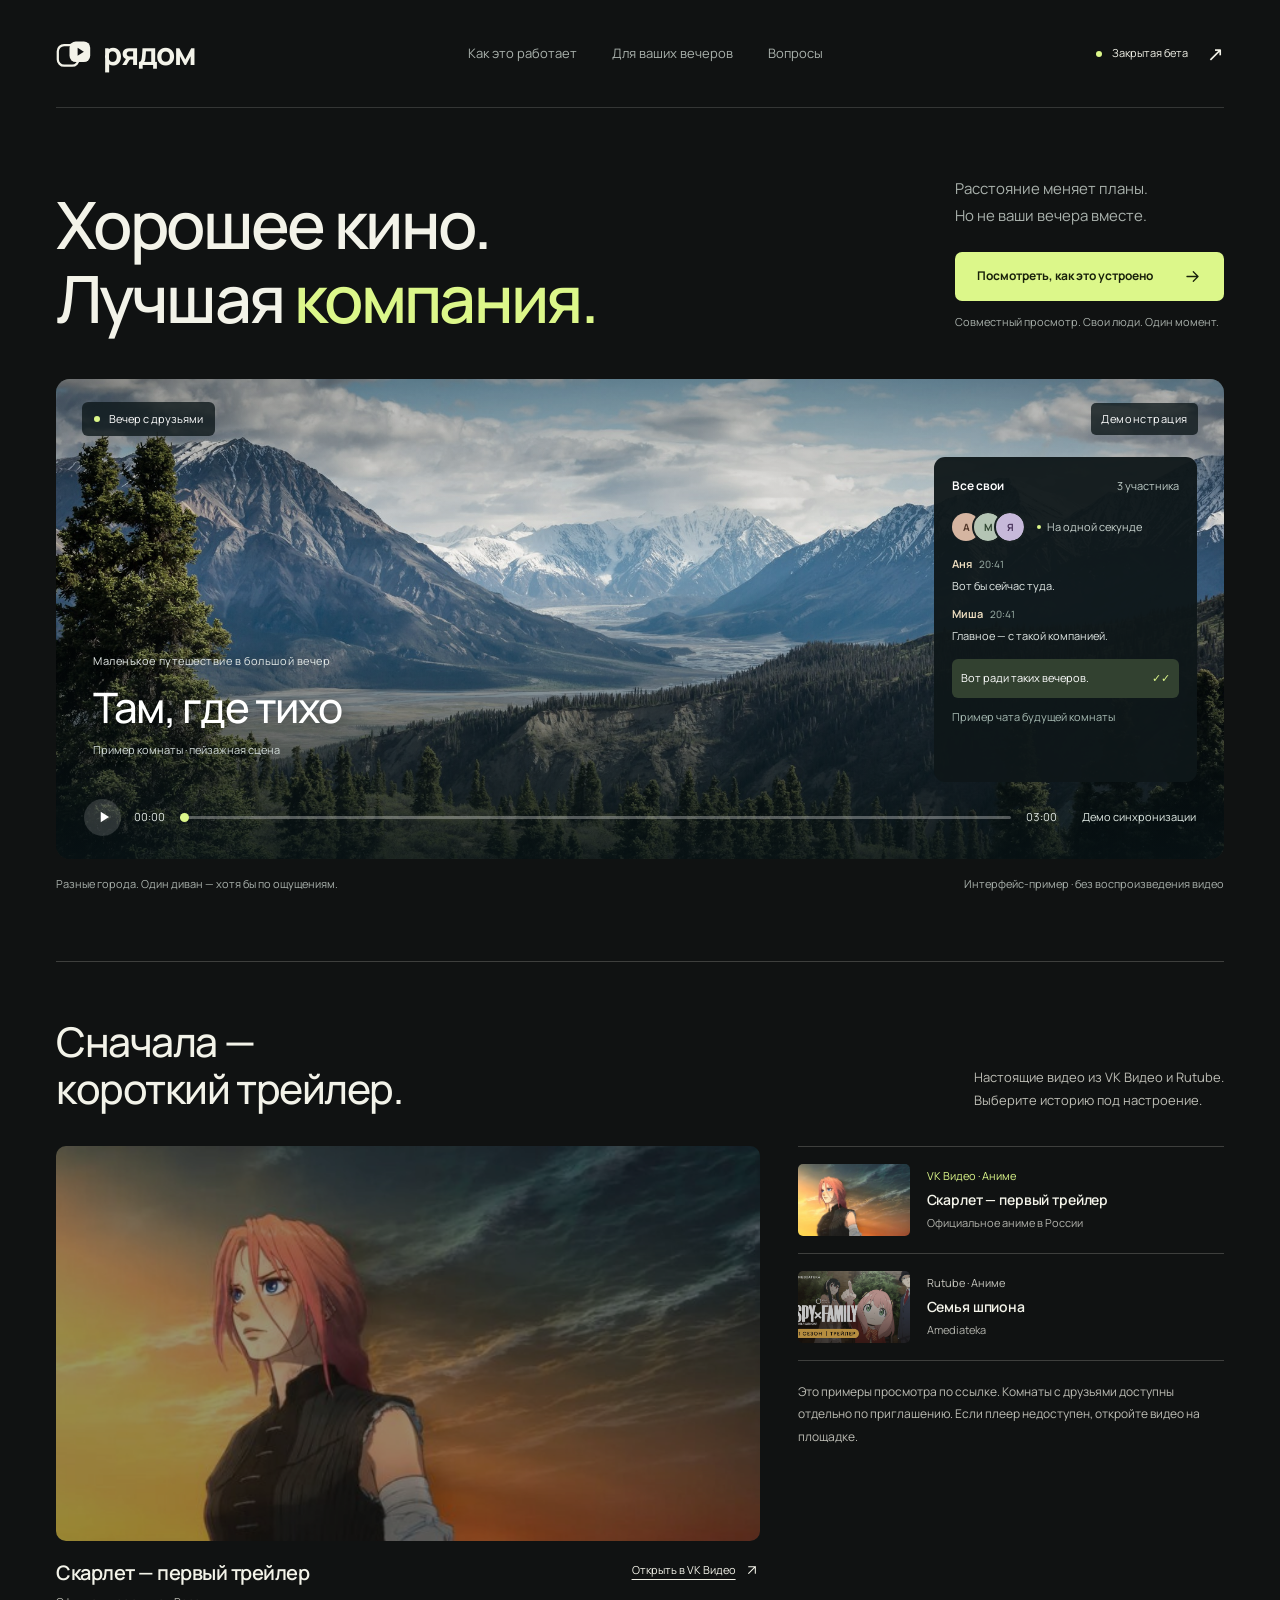
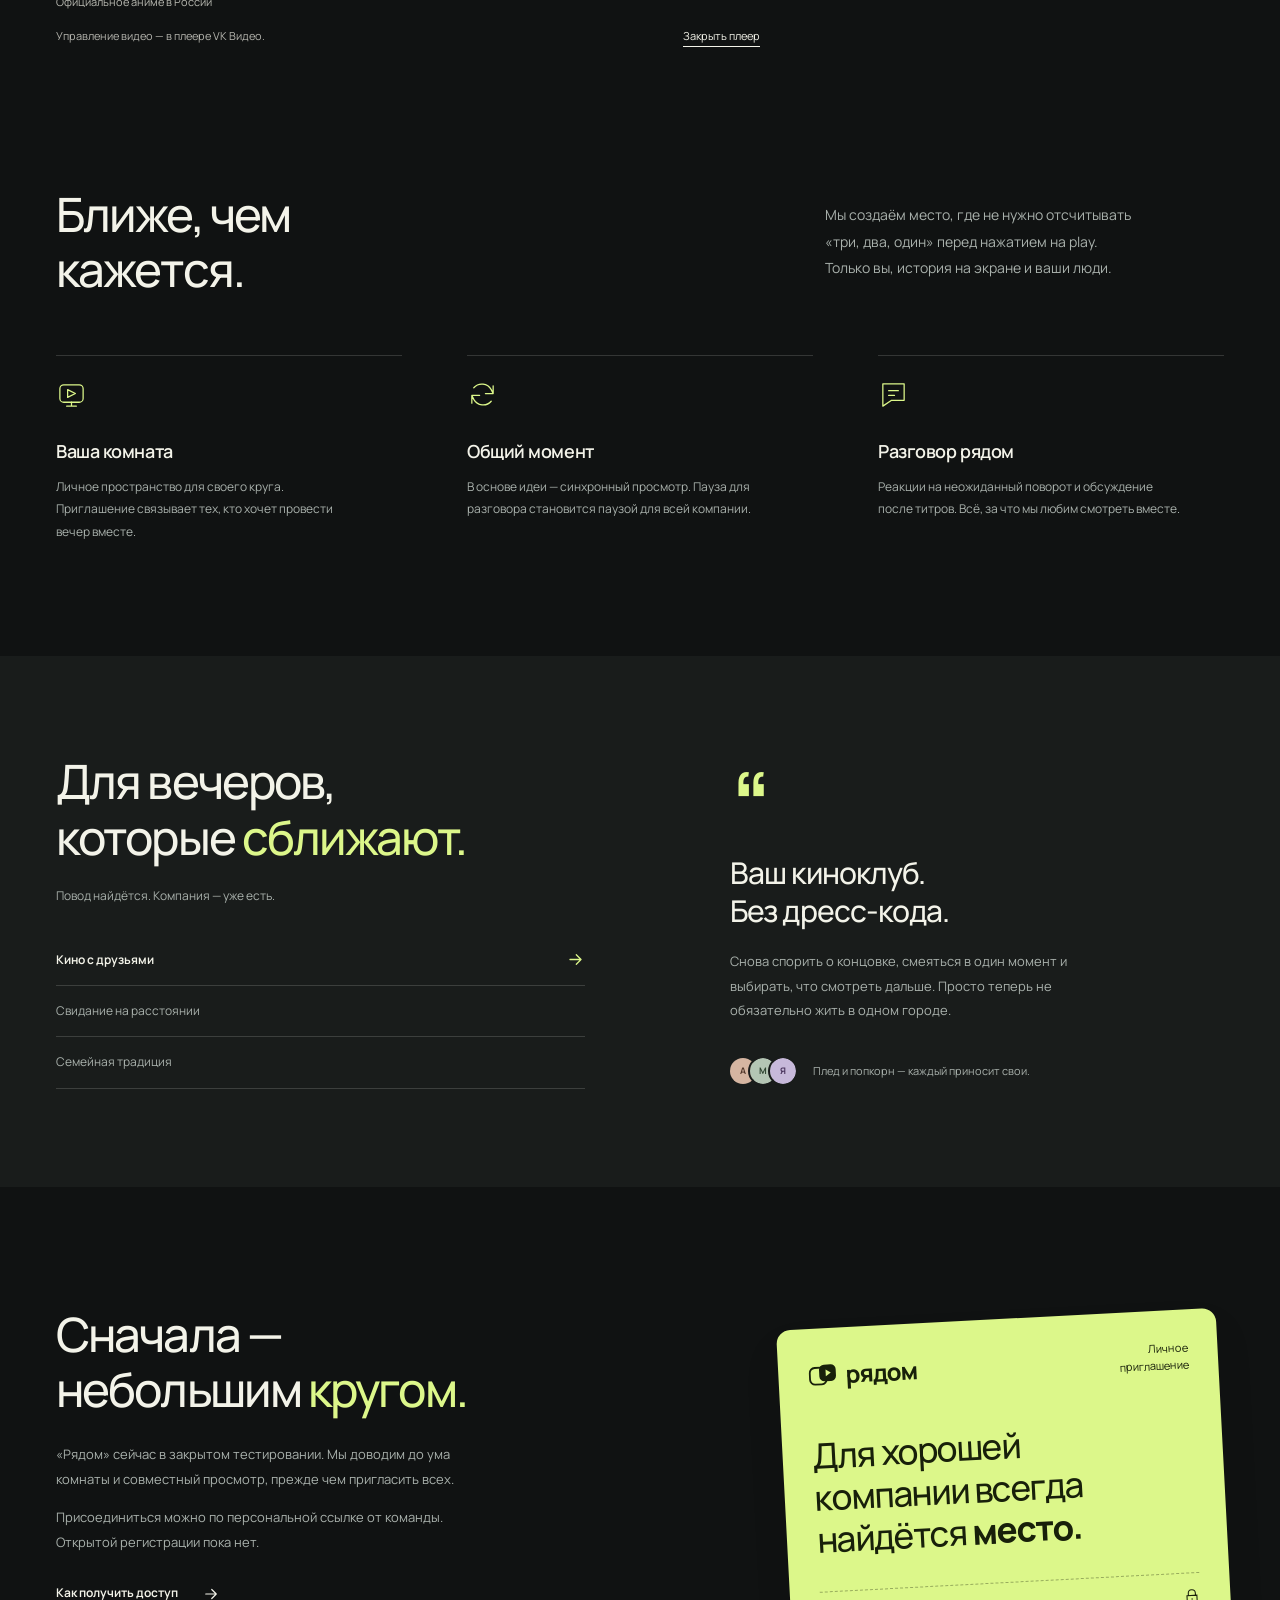
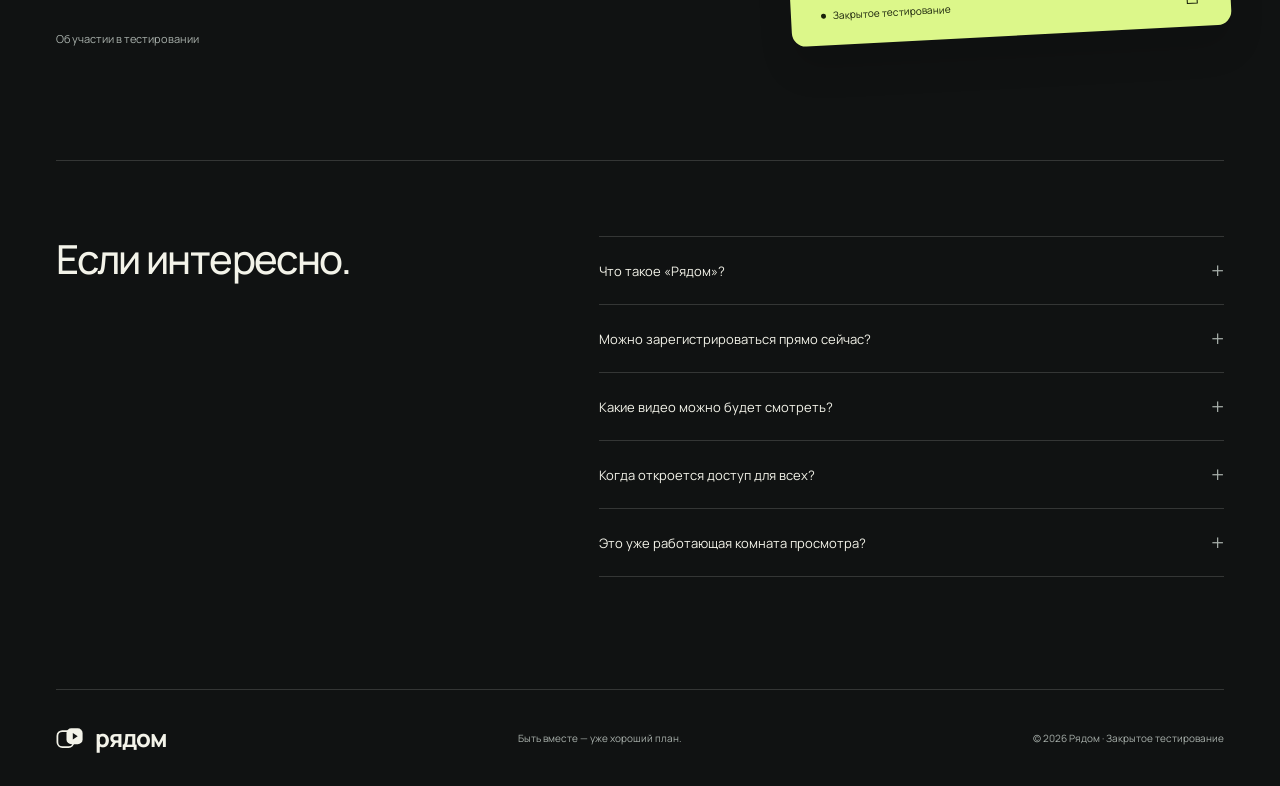
==== commit 01c063e8: "Add 22 distinct VK and Rutube trailers with muted autoplay" ====
--- a/site/variants/1/index.html
+++ b/site/variants/1/index.html
@@ -8,7 +8,7 @@
 <link rel="icon" href="../../assets/favicon.svg" type="image/svg+xml">
 <link rel="preload" href="../../assets/manrope.ttf" as="font" type="font/ttf" crossorigin>
 <link rel="stylesheet" href="../../assets/style.css"><script defer src="../../assets/app.js"></script>
-</head>
+<link rel="stylesheet" href="../../assets/video-samples.css"><script defer src="../../assets/video-samples.js"></script></head>
 <body>
 <a class="skip" href="#main">Перейти к содержимому</a>
 <header class="header shell">
@@ -37,7 +37,7 @@
       <div class="demo-controls"><button type="button" class="demo-toggle" aria-label="Запустить демонстрацию синхронизации" aria-pressed="false"><svg viewBox="0 0 24 24" aria-hidden="true"><path class="play-shape" d="m9 5 11 7-11 7Z" fill="currentColor"/><path class="pause-shape" d="M8 5h3v14H8zm6 0h3v14h-3z" fill="currentColor"/></svg></button><span class="demo-time" id="demo-time">00:00</span><input aria-label="Позиция в демонстрации" id="timeline" type="range" min="0" max="180" value="0"><span class="demo-duration">03:00</span><span class="control-caption" id="control-caption">Демо синхронизации</span></div>
     </div>
     <div class="room-caption"><span>Разные города. Один диван — хотя бы по ощущениям.</span><span>Интерфейс-пример · без воспроизведения видео</span></div>
-  </section>
+  </section><section class="watch-samples shell" id="examples" aria-labelledby="samples-title"><div class="samples-heading"><h2 id="samples-title">Сначала —<br>короткий трейлер.</h2><p>Настоящие видео из VK Видео и Rutube.<br>Выберите историю под настроение.</p></div><div class="samples-layout"><div class="sample-main"><div class="sample-screen"><img class="sample-poster" src="../../assets/media/01-vk.jpg" alt="Обложка трейлера «Скарлет — первый трейлер»" width="960" height="540" loading="lazy"><button class="sample-start" type="button"><svg viewBox="0 0 24 24" aria-hidden="true"><path d="m9 5 11 7-11 7Z" fill="currentColor"/></svg><span>Смотреть в плеере VK Видео</span></button><div class="sample-iframe-slot"></div></div><div class="sample-meta"><div><h3 class="sample-active-title">Скарлет — первый трейлер</h3><p class="sample-active-author">Официальное аниме в России</p></div><a class="sample-open" href="https://vkvideo.ru/video-158063198_456240278" target="_blank" rel="noopener noreferrer">Открыть в VK Видео<svg viewBox="0 0 24 24" fill="none" aria-hidden="true"><path d="M7 17 17 7M7 7h10v10" stroke="currentColor" stroke-width="1.6" stroke-linecap="round" stroke-linejoin="round"/></svg></a></div><div class="sample-status-row"><p class="sample-status" role="status">Автозапуск без звука. Включить звук можно в плеере.</p><button class="sample-stop" type="button" hidden>Закрыть плеер</button></div></div><div class="sample-list" role="group" aria-label="Выбрать трейлер"><button type="button" class="sample-choice" data-sample-index="0" aria-pressed="true"><img src="../../assets/media/01-vk.jpg" alt="" width="160" height="90" loading="lazy"><span><span class="sample-provider">VK Видео · Аниме</span><strong>Скарлет — первый трейлер</strong><span class="sample-author">Официальное аниме в России</span></span></button><button type="button" class="sample-choice" data-sample-index="1" aria-pressed="false"><img src="../../assets/media/01-rutube.jpg" alt="" width="160" height="90" loading="lazy"><span><span class="sample-provider">Rutube · Аниме</span><strong>Семья шпиона</strong><span class="sample-author">Amediateka</span></span></button><p class="sample-explainer">Это примеры просмотра по ссылке. Комнаты с друзьями доступны отдельно по приглашению. Если плеер недоступен, откройте видео на площадке.</p></div></div><script type="application/json" data-sample-catalog>[{"landing": 1, "provider": "VK Видео", "title": "Скарлет — первый трейлер", "kind": "Аниме", "author": "Официальное аниме в России", "url": "https://vkvideo.ru/video-158063198_456240278", "embed": "https://vkvideo.ru/video_ext.php?oid=-158063198&id=456240278&hash=051f331269a19291&autoplay=0", "poster": "../../assets/media/01-vk.jpg", "source": "https://vkvideo.ru/video-158063198_456240278", "thumbnailSource": "https://avatars.mds.yandex.net/get-vthumb/936892/7f5975e7ffee0c7e70cafa604761db0d/564x318_1", "duration": 90}, {"landing": 1, "provider": "Rutube", "title": "Семья шпиона", "kind": "Аниме", "author": "Amediateka", "url": "https://rutube.ru/video/8b8c5d28c023cfe3a97a4f2008adc07e/", "embed": "https://rutube.ru/play/embed/8b8c5d28c023cfe3a97a4f2008adc07e/", "poster": "../../assets/media/01-rutube.jpg", "source": "https://rutube.ru/u/amediateka/", "thumbnailSource": "https://pic.rtbcdn.ru/video/2026-05-27/c3/6f/c36fb52e131b24d5e4a2005dc35ef7f0.jpg", "duration": 102}]</script></section>
   <section class="how shell section" id="how" aria-labelledby="how-title">
     <div class="section-intro"><h2 id="how-title">Ближе, чем<br>кажется.</h2><p>Мы создаём место, где не нужно отсчитывать<br class="desktop-br"> «три, два, один» перед нажатием на play.<br class="desktop-br"> Только вы, история на экране и ваши люди.</p></div>
     <div class="steps">
--- a/site/assets/video-samples.css
+++ b/site/assets/video-samples.css
@@ -0,0 +1,3 @@
+.watch-samples{padding-top:56px;margin-block:68px 20px;border-top:1px solid color-mix(in srgb,var(--fg) 20%,transparent)}.samples-heading{display:flex;align-items:flex-end;justify-content:space-between;gap:50px;margin-bottom:33px}.samples-heading h2{font-size:clamp(32px,3.2vw,46px);font-weight:500;line-height:1.15;letter-spacing:-.035em}.samples-heading>p{font-size:13px;line-height:1.8;color:color-mix(in srgb,var(--fg) 76%,var(--bg))}.samples-layout{display:grid;grid-template-columns:1.65fr 1fr;gap:38px;align-items:start}.sample-main{min-width:0}.sample-screen{aspect-ratio:16/9;position:relative;isolation:isolate;overflow:hidden;background:#111915;border-radius:10px;color:#fff}.sample-poster{width:100%;height:100%;object-fit:cover;display:block;position:absolute;inset:0;filter:brightness(.6)}.sample-start{position:absolute;inset:0;width:100%;height:100%;background:transparent;color:#fff;border:0;display:flex;flex-direction:column;align-items:center;justify-content:center;gap:17px;padding:25px;cursor:pointer;z-index:1}.sample-start[hidden]{display:none}.sample-start>svg{padding:18px;width:70px;height:70px;border:1px solid #ffffffa6;border-radius:50%;background:#14241c66;transition:background .2s}.sample-start:hover>svg{background:#14241cd9}.sample-start>span{font-size:12px;font-weight:650}.sample-start:focus-visible{outline:3px solid var(--accent);outline-offset:-6px}.sample-iframe-slot{position:absolute;inset:0;pointer-events:none}.sample-iframe-slot iframe{width:100%;height:100%;border:0;display:block}.player-active .sample-iframe-slot{pointer-events:auto;z-index:2}.sample-meta{display:flex;justify-content:space-between;align-items:flex-start;gap:20px;margin-top:19px}.sample-active-title{font-size:20px;font-weight:600;line-height:1.3;letter-spacing:-.025em}.sample-active-author{font-size:11px;margin-top:7px;color:color-mix(in srgb,var(--fg) 75%,var(--bg))}.sample-open{display:inline-flex;align-items:center;gap:8px;flex-shrink:0;color:var(--fg);font-size:11px;text-decoration:underline;text-underline-offset:5px;line-height:1.8}.sample-open svg{width:16px;height:16px}.sample-status-row{display:flex;align-items:flex-start;justify-content:space-between;gap:20px;margin-top:15px}.sample-status{font-size:11px;line-height:1.7;max-width:520px;color:color-mix(in srgb,var(--fg) 73%,var(--bg))}.sample-stop{padding:0;background:none;color:var(--fg);border:0;border-bottom:1px solid currentColor;flex-shrink:0;cursor:pointer;font-size:11px}.sample-list{display:flex;flex-direction:column;gap:0;border-top:1px solid color-mix(in srgb,var(--fg) 20%,transparent)}.sample-choice{display:grid;grid-template-columns:112px 1fr;align-items:center;gap:17px;padding:17px 0;text-align:left;background:none;color:var(--fg);border:0;border-bottom:1px solid color-mix(in srgb,var(--fg) 20%,transparent);cursor:pointer;opacity:.74;transition:opacity .2s}.sample-choice[aria-pressed=true],.sample-choice:hover{opacity:1}.sample-choice>img{width:112px;height:72px;object-fit:cover;border-radius:5px;filter:saturate(.75)}.sample-choice[aria-pressed=true]>img{filter:saturate(1)}.sample-choice>span{display:flex;flex-direction:column;gap:5px;min-width:0}.sample-choice strong{font-size:14px;font-weight:600;line-height:1.5;letter-spacing:-.01em}.sample-provider{font-size:11px;line-height:1.5;color:color-mix(in srgb,var(--fg) 80%,var(--bg))}.sample-choice[aria-pressed=true] .sample-provider{color:var(--accent)}.sample-author{font-size:11px;line-height:1.5;color:color-mix(in srgb,var(--fg) 72%,var(--bg))}.sample-explainer{font-size:12px;line-height:1.9;margin-top:20px;color:color-mix(in srgb,var(--fg) 76%,var(--bg))}.brand-titry .sample-screen,.brand-kadr .sample-screen,.brand-sync .sample-screen,.brand-komnata .sample-screen{border-radius:0}.brand-pled .samples-heading h2,.brand-dubl .samples-heading h2,.brand-kruzhok .samples-heading h2{font-family:Lora,serif}.brand-sync .samples-heading h2{font-family:Unbounded,sans-serif;font-size:33px}.brand-volna .watch-samples{padding-top:35px;margin-top:50px}.brand-kruzhok .sample-choice[aria-pressed=true] .sample-provider{color:#193d31}@media(max-width:1000px){.samples-layout{grid-template-columns:1.4fr 1fr;gap:26px}.sample-choice{grid-template-columns:88px 1fr;gap:12px}.sample-choice>img{width:88px;height:64px}.sample-choice strong{font-size:13px}.sample-meta{display:block}.sample-open{margin-top:12px}.sample-active-title{font-size:19px}.samples-heading>p{font-size:12px}.sample-choice .sample-author{display:none}}@media(max-width:620px){.watch-samples{padding-top:36px;margin-top:47px}.samples-heading{display:block;margin-bottom:25px}.samples-heading h2{font-size:33px}.samples-heading>p{font-size:12px;margin-top:20px}.samples-layout{display:flex;flex-direction:column;gap:25px}.sample-main,.sample-list{width:100%}.sample-start{gap:12px;padding:15px}.sample-start>svg{width:53px;height:53px;padding:13px}.sample-start>span{font-size:11px}.sample-meta{margin-top:15px}.sample-active-title{font-size:19px}.sample-status-row{flex-direction:column;gap:10px;margin-top:13px}.sample-status{font-size:11px}.sample-choice{grid-template-columns:105px 1fr;gap:16px;padding:16px 0}.sample-choice>img{width:105px;height:70px}.sample-choice strong{font-size:13px}.sample-choice .sample-author{display:block}.sample-explainer{font-size:12px;margin-top:19px}.sample-choice[aria-pressed=false]{opacity:.84}.brand-sync .samples-heading h2{font-size:26px}.brand-volna .watch-samples{margin-top:40px}.sample-screen{border-radius:7px}}@media(prefers-reduced-motion:reduce){.sample-start>svg,.sample-choice{transition:none}}
+
+.sample-choice,.sample-choice[aria-pressed=false]{opacity:1}.sample-choice[aria-pressed=false]>img{opacity:.75}.sample-choice:hover>img,.sample-choice[aria-pressed=true]>img{opacity:1}
